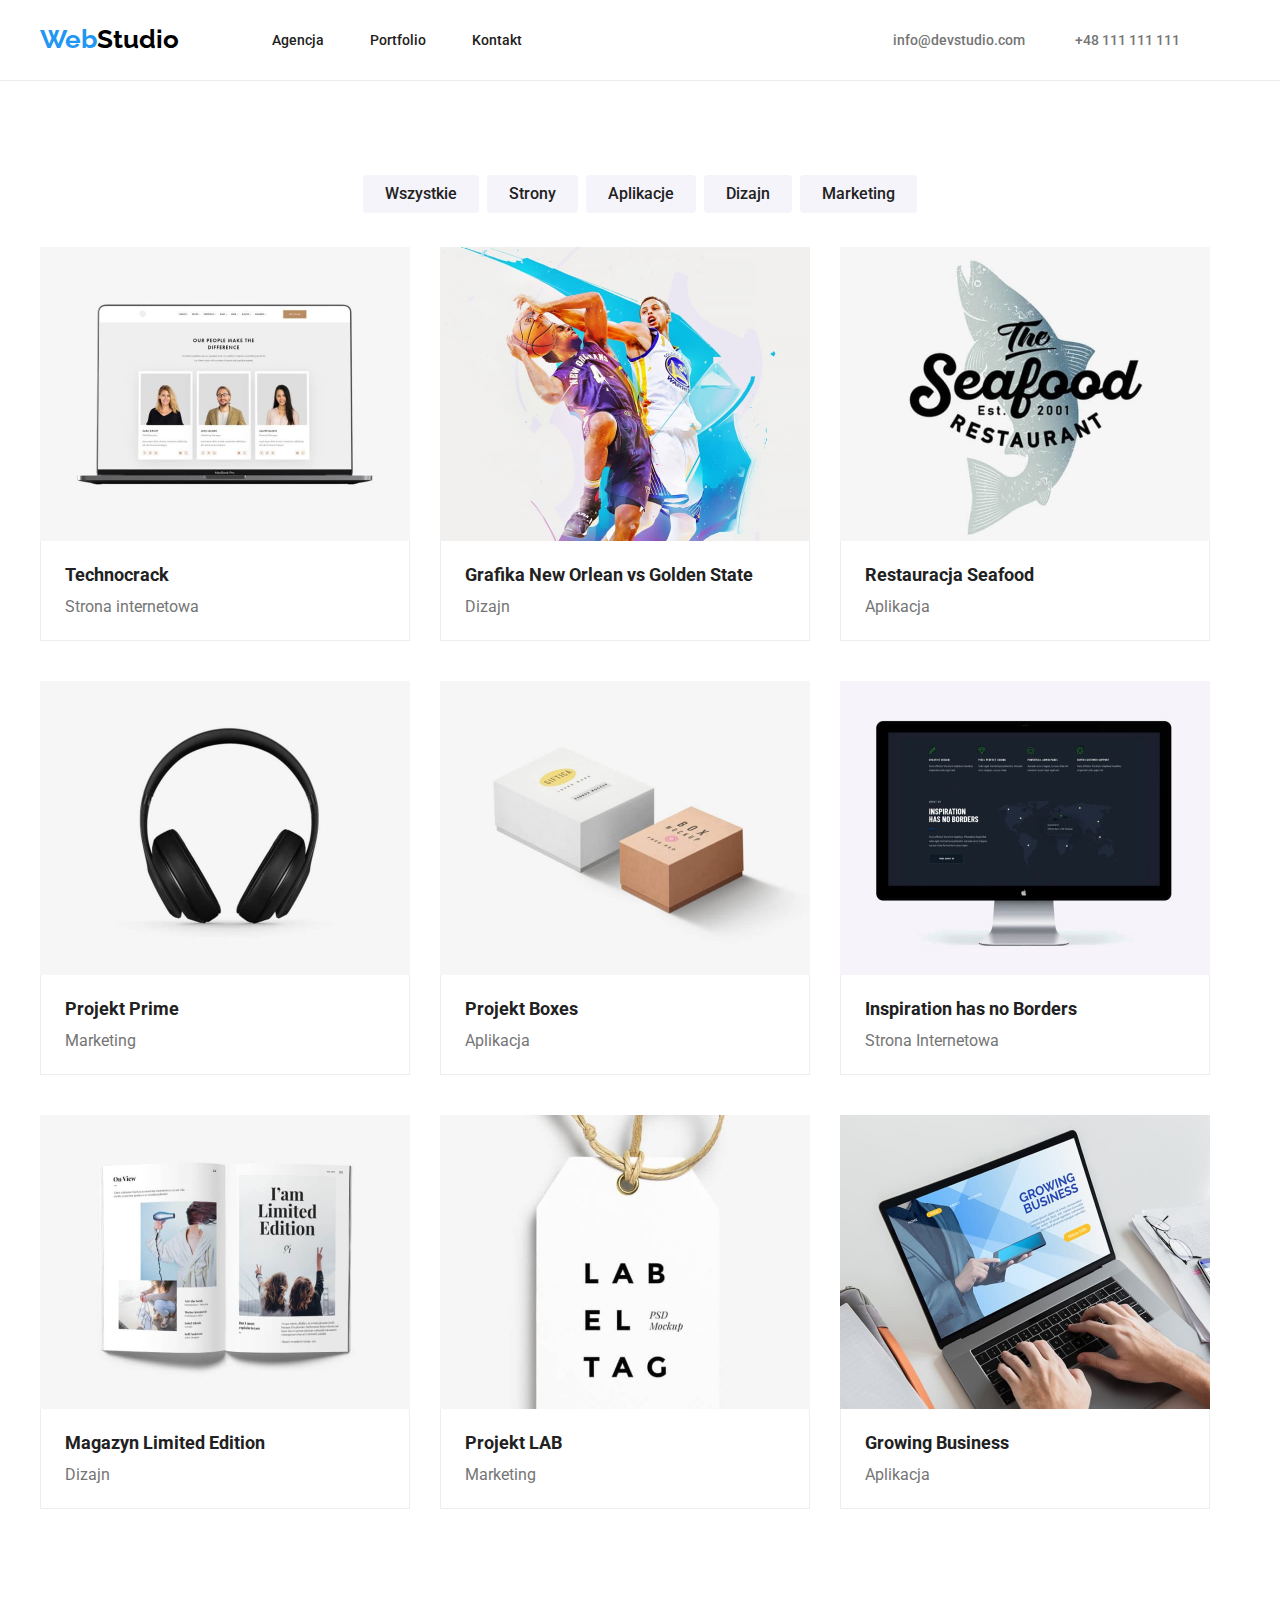
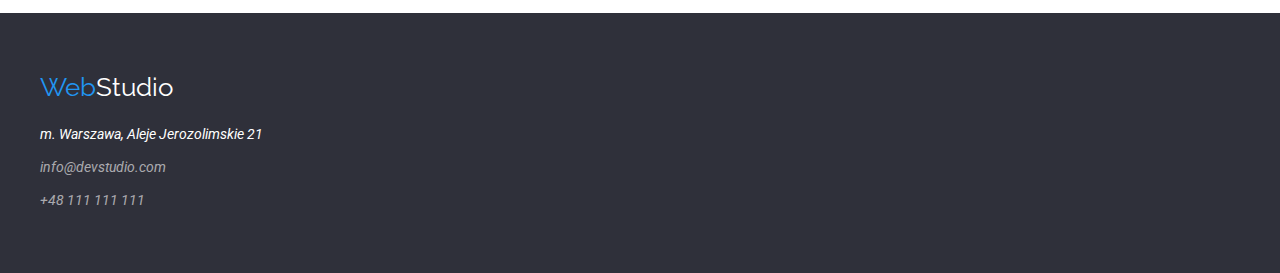
==== portfolio.html @ ced90697 "copy" ====
<!DOCTYPE html>
<html lang="en">
  <head>
    <meta charset="UTF-8" />
    <title>Portfolio</title>
    <link rel="preconnect" href="https://fonts.googleapis.com" />
    <link rel="preconnect" href="https://fonts.gstatic.com" crossorigin />
    <link
      href="https://fonts.googleapis.com/css2?family=Raleway:wght@700&family=Roboto:wght@400;500;700;900&display=swap"
      rel="stylesheet"
    />
    <link
      rel="stylesheet"
      href="https://cdnjs.cloudflare.com/ajax/libs/modern-normalize/1.0.0/modern-normalize.min.css"
    />
    <link rel="stylesheet" href="css/styles.css" />
  </head>
  <body>
    <header>
      <div class="menu-border">
        <div class="container">
          <div class="menu-container">
            <nav>
              <h2>
                <a href="index.html" class="logo"
                  ><span class="logo-primary">Web</span
                  ><span class="logo-secondary">Studio</span></a
                >
              </h2>
              <div>
                <ul class="menu-links">
                  <li><a href="agencja.html">Agencja</a></li>
                  <li><a href="portfolio.html">Portfolio</a></li>
                  <li><a href="kontakt">Kontakt</a></li>
                </ul>
              </div>
            </nav>

            <div>
              <ul class="contact-links">
                <li>
                  <a href="mailto:info@devstudio.com">info@devstudio.com</a>
                </li>
                <li><a href="tel:+48111111111">+48 111 111 111</a></li>
              </ul>
            </div>
          </div>
        </div>
      </div>
    </header>

    <main>
      <div class="container section">
        <ul class="filter-buttons">
          <li><button type="button">Wszystkie</button></li>
          <li><button type="button">Strony</button></li>
          <li><button type="button">Aplikacje</button></li>
          <li><button type="button">Dizajn</button></li>
          <li><button type="button">Marketing</button></li>
        </ul>

        <ul class="item-list">
          <li>
            <figure class="item">
              <img
                src="./images/img1.jpg"
                alt="laptop ze stroną internetową"
                width="370"
                height="294"
              />
              <figcaption>
                <p class="item-name">Technocrack</p>
                <p class="item-type">Strona internetowa</p>
              </figcaption>
            </figure>
          </li>

          <li>
            <figure class="item">
              <img
                src="./images/img2.jpg"
                alt="dwóch koszykarzy"
                width="370"
                height="294"
              />
              <figcaption>
                <p class="item-name">Grafika New Orlean vs Golden State</p>
                <p class="item-type">Dizajn</p>
              </figcaption>
            </figure>
          </li>

          <li>
            <figure class="item">
              <img
                src="./images/img3.jpg"
                alt="logo Seafood"
                width="370"
                height="294"
              />
              <figcaption>
                <p class="item-name">Restauracja Seafood</p>
                <p class="item-type">Aplikacja</p>
              </figcaption>
            </figure>
          </li>

          <li>
            <figure class="item">
              <img
                src="./images/img4.jpg"
                alt="czarne słuchawki"
                width="370"
                height="294"
              />
              <figcaption>
                <p class="item-name">Projekt Prime</p>
                <p class="item-type">Marketing</p>
              </figcaption>
            </figure>
          </li>

          <li>
            <figure class="item">
              <img
                src="./images/img5.jpg"
                alt="dwa pudełka z napisami"
                width="370"
                height="294"
              />
              <figcaption>
                <p class="item-name">Projekt Boxes</p>
                <p class="item-type">Aplikacja</p>
              </figcaption>
            </figure>
          </li>

          <li>
            <figure class="item">
              <img
                src="./images/img6.jpg"
                alt="monitor ze stroną intternetową"
                width="370"
                height="294"
              />
              <figcaption>
                <p class="item-name">Inspiration has no Borders</p>
                <p class="item-type">Strona Internetowa</p>
              </figcaption>
            </figure>
          </li>

          <li>
            <figure class="item">
              <img
                src="./images/img7.jpg"
                alt="magazyn limited edition"
                width="370"
                height="294"
              />
              <figcaption>
                <p class="item-name">Magazyn Limited Edition</p>
                <p class="item-type">Dizajn</p>
              </figcaption>
            </figure>
          </li>

          <li>
            <figure class="item">
              <img
                src="./images/img8.jpg"
                alt="etykieta projektu lab"
                width="370"
                height="294"
              />
              <figcaption>
                <p class="item-name">Projekt LAB</p>
                <p class="item-type">Marketing</p>
              </figcaption>
            </figure>
          </li>

          <li>
            <figure class="item">
              <img
                src="./images/img9.jpg"
                alt="growing business na laptopie"
                width="370"
                height="294"
              />
              <figcaption>
                <p class="item-name">Growing Business</p>
                <p class="item-type">Aplikacja</p>
              </figcaption>
            </figure>
          </li>
        </ul>
      </div>
    </main>

    <footer>
      <div class="container">
        <a href="index.html" class="footer-logo">
          <span class="logo-primary">Web</span
          ><span class="logo-tertiary">Studio</span>
        </a>
        <address>
          <ul>
            <li class="street">m. Warszawa, Aleje Jerozolimskie 21</li>
            <li>
              <a href="mailto:info@devstudio.com" class="footer-mail"
                >info@devstudio.com</a
              >
            </li>
            <li>
              <a href="tel:+48111111111" class="footer-tel">+48 111 111 111</a>
            </li>
          </ul>
        </address>
      </div>
    </footer>
  </body>
</html>
---- css/styles.css ----
:root {
  --main-font: "Roboto", sans-serif;
  --primary-font: "Raleway", sans-serif;
  --main-normal-text-color: #212121;
  --main-text-color: #757575;
  --main-link-color: #2196f3;
  --logo-color: white;
}

*,
*::before,
*::after {
  box-sizing: border-box;
  margin: 0;
  padding: 0;
}

body {
  font-family: var(--main-font);
  color: var(--main-normal-text-color);
}

.container {
  width: 1200px;
  margin-left: auto;
  margin-right: auto;
}

.section {
  padding-top: 94px;
  padding-bottom: 94px;
}

nav {
  display: flex;
}

.menu-border {
  border-bottom: 1px solid #ececec;
}

.menu-container {
  height: 80px;
  line-height: 1.17;
  display: flex;
}

.menu-links {
  list-style: none;
  line-height: 16px;
  display: flex;
  flex-direction: row;
  margin-top: 32px;
  padding-left: 93px;
  padding-right: 371px;
  gap: 46px;
}

.menu-links a {
  text-decoration: none;
  font-weight: 500;
  font-size: 14px;
  letter-spacing: 2%;
  color: var(--main-normal-text-color);
}

.menu-links a:hover {
  color: var(--main-link-color);
  text-decoration: none;
}

.contact-links a:hover {
  color: var(--main-link-color);
  text-decoration: none;
}

.contact-links {
  list-style: none;
  line-height: 16px;
  display: flex;
  flex-direction: row;
  gap: 50px;
  margin-top: 32px;
}

.contact-links a {
  color: var(--main-text-color);
  text-decoration: none;
  font-weight: 500;
  font-size: 14px;
  letter-spacing: 2%;
}

.menu-container .logo {
  font-family: var(--primary-font);
  font-size: 26px;
  text-decoration: none;
  letter-spacing: 3%;
  display: flex;
  margin-top: 24px;
  margin-bottom: 25px;
}

.logo-primary {
  color: var(--main-link-color);
}

.logo-secondary {
  color: #000;
}

.logo-tertiary {
  color: var(--logo-color);
}

.main-header {
  background-color: #2f303a;
  height: 600px;
  line-height: 1.36;
  text-align: center;
}

.main-header .container {
  padding: 200px 252px;
}

h1 {
  font-style: black;
  font-size: 44px;
  font-weight: 900;
  letter-spacing: 6px;
  text-align: center;
  text-transform: uppercase;
  color: var(--logo-color);
  max-width: 696px;
}

.header-button {
  width: 200px;
  margin-top: 30px;
  background-color: var(--main-link-color);
  border-radius: 4px;
  color: var(--logo-color);
  font-weight: 700;
  font-size: 16px;
  text-align: center;
  letter-spacing: 6%;
  border-style: none;
  border-radius: 4px;
  box-shadow: 0px 4px 4px rgba(0, 0, 0, 0.15);
  cursor: pointer;
  line-height: 1.875;
  padding-top: 10px;
  padding-bottom: 10px;
}

.skills {
  list-style: none;
  text-align: left;
  display: flex;
  gap: 30px;
}

.skills li {
  width: 270px;
}

.skill-name {
  color: var(--main-normal-text-color);
  font-size: 14px;
  font-weight: 700;
  margin-bottom: 10px;
}

.skill-description {
  width: 270px;
  font-size: 14px;
  line-height: 1.71;
  letter-spacing: 3%;
  color: var(--main-text-color);
}

.section-title {
  color: var(--main-normal-text-color);
  font-size: 36px;
  font-weight: 700;
}

.activities .container {
  text-align: center;
  margin-top: -94px;
}

.activity-images {
  list-style: none;
  display: flex;
  gap: 30px;
  margin-top: 50px;
}

.team-members {
  list-style: none;
  display: flex;
  margin-top: 50px;
  gap: 30px;
}

.team {
  height: 648px;
  background-color: #f5f4fa;
  line-height: 1.17;
}

.team .container {
  text-align: center;
}

.team-section-title {
  color: var(--main-normal-text-color);
  font-size: 36px;
  font-weight: 700;
}

figcaption .member-name {
  font-size: 16px;
  font-weight: 500;
  text-align: center;
  color: var(--main-normal-text-color);
  margin-top: 30px;
  margin-bottom: 10px;
}

.member-job {
  font-size: 16px;
  text-align: center;
  color: var(--main-text-color);
}

.member-box {
  background-color: var(--logo-color);
  width: 270px;
  height: 368px;
  box-shadow: 0px 1px 3px rgba(0, 0, 0, 0.12), 0px 1px 1px rgba(0, 0, 0, 0.14),
    0px 2px 1px rgba(0, 0, 0, 0.2);
  border-radius: 0px 0px 4px 4px;
}

footer {
  background-color: #2f303a;
}

footer .container {
  padding-top: 60px;
  padding-bottom: 60px;
}

address ul {
  font-size: 14px;
  font-family: var(--main-font);
  color: var(--logo-color);
  margin-top: 20px;
  display: flex;
  flex-direction: column;
  gap: 9px;
}

.footer-logo {
  font-family: var(--primary-font);
  font-size: 26px;
  text-decoration: none;
  letter-spacing: 3%;
}

.street {
  font-size: 14px;
  color: var(--logo-color);
}

.footer-mail,
.footer-tel {
  font-size: 14px;
  color: rgba(255, 255, 255, 0.6);
  text-decoration: none;
}

.footer-mail:hover,
.footer-tel:hover {
  color: var(--main-link-color);
}

address li {
  line-height: 1.71;
  list-style: none;
}

li button {
  background-color: #f5f4fa;
  font-family: var(--main-font);
  color: var(--main-normal-text-color);
  height: 38px;
  width: auto;
  font-weight: 500;
  font-size: 16px;
  border-radius: 4px;
  border-style: none;
  offset: 0px, 4px, rgba(0, 0, 0, 0.15);
  padding: 6px 22px 6px 22px;
}

li button:hover {
  color: var(--logo-color);
  background-color: var(--main-link-color);
  cursor: pointer;
}

.filter-buttons {
  list-style: none;
  line-height: 1.62;
  display: flex;
  justify-content: center;
  gap: 8px;
}

.item-list {
  list-style: none;
  line-height: 1.67;
  display: flex;
  flex-wrap: wrap;
  gap: 30px;
  align-content: center;
  padding-top: 34px;
}

.item-list figcaption {
  border-bottom: 1px solid #eee;
  border-left: 1px solid #eee;
  border-right: 1px solid #eee;
  padding: 20px 24px;
  margin-top: -10px;
}

.item {
  width: 370px;
  height: 404px;
  background-color: var(--logo-color);
}

.item-name {
  font-size: 18px;
  font-weight: 700;
  color: var(--main-normal-text-color);
  text-align: left;
  margin-bottom: 4px;
}

.item-type {
  font-size: 16px;
  color: var(--main-text-color);
  text-align: left;
}
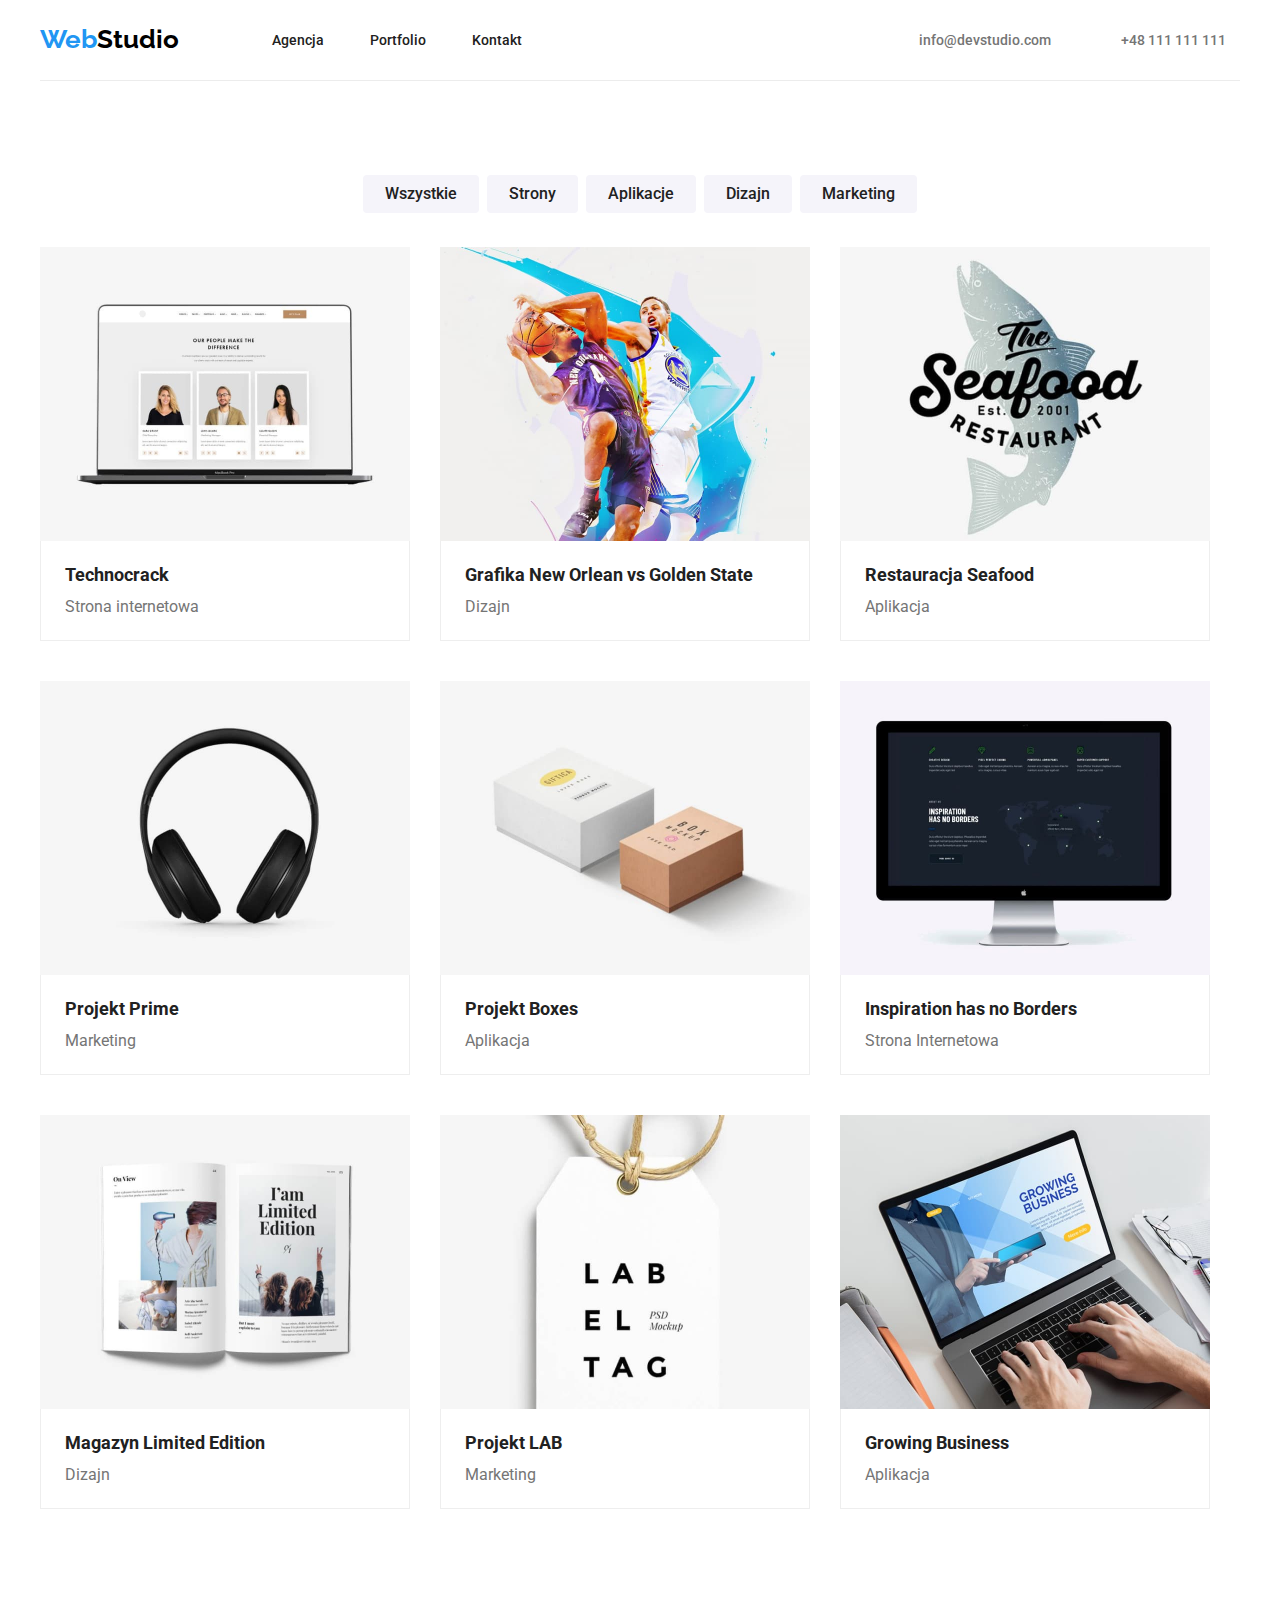
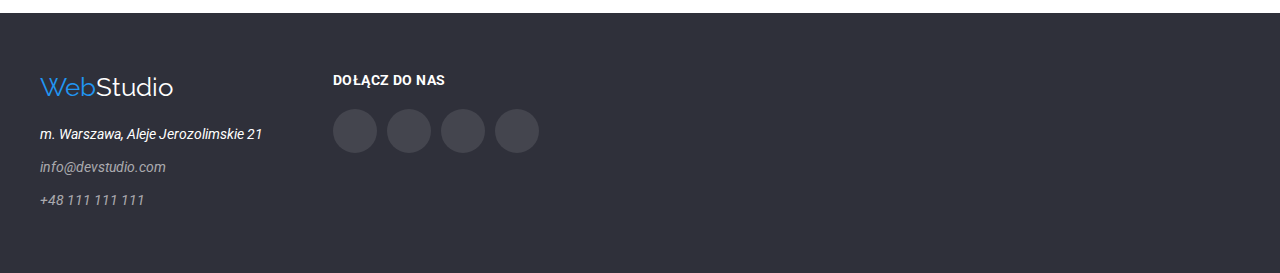
==== commit c25f1e1e: "update" ====
--- a/portfolio.html
+++ b/portfolio.html
@@ -17,8 +17,8 @@
   </head>
   <body>
     <header>
-      <div class="menu-border">
-        <div class="container">
+      <div class="container">
+        <div class="menu-border">
           <div class="menu-container">
             <nav>
               <h2>
@@ -39,9 +39,25 @@
             <div>
               <ul class="contact-links">
                 <li>
-                  <a href="mailto:info@devstudio.com">info@devstudio.com</a>
+                  <div class="link-with-icon">
+                    <a href="mailto:info@devstudio.com"
+                      ><svg class="contact-link-icon" width="16" height="12">
+                        <use href="./images/icons.svg#icon-envelope"></use>
+                      </svg>
+                      info@devstudio.com</a
+                    >
+                  </div>
                 </li>
-                <li><a href="tel:+48111111111">+48 111 111 111</a></li>
+                <li>
+                  <div class="link-with-icon">
+                    <a href="tel:+48111111111"
+                      ><svg class="contact-link-icon" width="10" height="16">
+                        <use href="./images/icons.svg#icon-phone"></use>
+                      </svg>
+                      +48 111 111 111</a
+                    >
+                  </div>
+                </li>
               </ul>
             </div>
           </div>
@@ -200,23 +216,54 @@
 
     <footer>
       <div class="container">
-        <a href="index.html" class="footer-logo">
-          <span class="logo-primary">Web</span
-          ><span class="logo-tertiary">Studio</span>
-        </a>
-        <address>
-          <ul>
-            <li class="street">m. Warszawa, Aleje Jerozolimskie 21</li>
-            <li>
-              <a href="mailto:info@devstudio.com" class="footer-mail"
-                >info@devstudio.com</a
-              >
-            </li>
-            <li>
-              <a href="tel:+48111111111" class="footer-tel">+48 111 111 111</a>
-            </li>
-          </ul>
-        </address>
+        <section>
+          <a href="index.html" class="footer-logo">
+            <span class="logo-primary">Web</span
+            ><span class="logo-tertiary">Studio</span>
+          </a>
+          <address>
+            <ul>
+              <li class="street">m. Warszawa, Aleje Jerozolimskie 21</li>
+              <li>
+                <a href="mailto:info@devstudio.com" class="footer-mail"
+                  >info@devstudio.com</a
+                >
+              </li>
+              <li>
+                <a href="tel:+48111111111" class="footer-tel"
+                  >+48 111 111 111</a
+                >
+              </li>
+            </ul>
+          </address>
+        </section>
+        <section class="footer-socialmedia">
+          <p class="footer-header">Dołącz do nas</p>
+          <div>
+            <ul class="footer-socialmedia-list">
+              <li class="footer-media-item">
+                <svg class="footer-media-icon" width="20" height="20">
+                  <use href="./images/icons.svg#icon-instagram"></use>
+                </svg>
+              </li>
+              <li class="footer-media-item">
+                <svg class="footer-media-icon" width="20" height="20">
+                  <use href="./images/icons.svg#icon-twitter"></use>
+                </svg>
+              </li>
+              <li class="footer-media-item">
+                <svg class="footer-media-icon" width="20" height="20">
+                  <use href="./images/icons.svg#icon-facebook"></use>
+                </svg>
+              </li>
+              <li class="footer-media-item">
+                <svg class="footer-media-icon" width="20" height="20">
+                  <use href="./images/icons.svg#icon-linkedin2"></use>
+                </svg>
+              </li>
+            </ul>
+          </div>
+        </section>
       </div>
     </footer>
   </body>
--- a/css/styles.css
+++ b/css/styles.css
@@ -5,6 +5,7 @@
   --main-text-color: #757575;
   --main-link-color: #2196f3;
   --logo-color: white;
+  --icon-color: #afb1b8;
 }
 
 *,
@@ -18,6 +19,7 @@
 body {
   font-family: var(--main-font);
   color: var(--main-normal-text-color);
+  max-width: 1600px;
 }
 
 .container {
@@ -89,6 +91,19 @@
   font-weight: 500;
   font-size: 14px;
   letter-spacing: 2%;
+  display: flex;
+  justify-content: center;
+  align-items: center;
+}
+
+.contact-link-icon {
+  margin-right: 10px;
+  fill: var(--main-text-color);
+}
+
+.contact-link-icon:hover,
+.contact-link-icon::selection {
+  fill: var(--main-link-color);
 }
 
 .menu-container .logo {
@@ -114,10 +129,13 @@
 }
 
 .main-header {
-  background-color: #2f303a;
   height: 600px;
   line-height: 1.36;
   text-align: center;
+  background-image: url("../images/header-img.jpg");
+  background-size: contain;
+  box-shadow: inset 50px 50px 50px 50px rgba(47, 48, 58, 0.4),
+    inset 1600px 600px 50px 50px rgba(47, 48, 58, 0.4);
 }
 
 .main-header .container {
@@ -180,6 +198,17 @@
   color: var(--main-text-color);
 }
 
+.skills-icon {
+  display: flex;
+  width: 270px;
+  height: 120px;
+  background: #f5f4fa;
+  justify-content: center;
+  align-items: center;
+  border-radius: 4px;
+  margin-bottom: 30px;
+}
+
 .section-title {
   color: var(--main-normal-text-color);
   font-size: 36px;
@@ -206,7 +235,7 @@
 }
 
 .team {
-  height: 648px;
+  max-height: 708px;
   background-color: #f5f4fa;
   line-height: 1.17;
 }
@@ -219,6 +248,40 @@
   color: var(--main-normal-text-color);
   font-size: 36px;
   font-weight: 700;
+}
+
+.team-media {
+  list-style: none;
+  margin-left: auto;
+  margin-right: auto;
+  display: flex;
+  align-items: center;
+  justify-content: center;
+  gap: 10px;
+  padding-top: 16px;
+}
+
+.team-media-icon {
+  fill: var(--icon-color);
+}
+
+.team-media-icon:hover {
+  fill: var(--logo-color);
+}
+.team-media li {
+  width: 44px;
+  height: 44px;
+  padding: 12px;
+  border-radius: 50%;
+  fill: var(--icon-color);
+  margin-bottom: 30px;
+}
+
+.team-media li:hover,
+.team-media li:focus,
+.team-media li:active {
+  background-color: var(--main-link-color);
+  fill: var(--logo-color);
 }
 
 figcaption .member-name {
@@ -238,13 +301,45 @@
 
 .member-box {
   background-color: var(--logo-color);
-  width: 270px;
-  height: 368px;
+  max-width: 270px;
+  max-height: 428px;
   box-shadow: 0px 1px 3px rgba(0, 0, 0, 0.12), 0px 1px 1px rgba(0, 0, 0, 0.14),
     0px 2px 1px rgba(0, 0, 0, 0.2);
   border-radius: 0px 0px 4px 4px;
 }
 
+.clients .container {
+  text-align: center;
+}
+
+.clients {
+  line-height: 1.17;
+}
+
+.client-list {
+  display: flex;
+  list-style: none;
+  gap: 30px;
+  padding-top: 50px;
+}
+
+.client-list-item {
+  border: 1px solid #afb1b8;
+  border-radius: 4px;
+  display: flex;
+  width: 170px;
+  height: 92px;
+  justify-content: center;
+  align-items: center;
+  fill: var(--icon-color);
+}
+
+.client-list-item:hover {
+  fill: var(--main-link-color);
+  border-color: var(--main-link-color);
+  cursor: pointer;
+}
+
 footer {
   background-color: #2f303a;
 }
@@ -252,6 +347,7 @@
 footer .container {
   padding-top: 60px;
   padding-bottom: 60px;
+  display: flex;
 }
 
 address ul {
@@ -286,6 +382,43 @@
 .footer-mail:hover,
 .footer-tel:hover {
   color: var(--main-link-color);
+}
+
+.footer-socialmedia {
+  padding-left: 70px;
+}
+
+.footer-header {
+  font-weight: 700;
+  font-size: 14px;
+  line-height: 1.14;
+  letter-spacing: 0.03em;
+  text-transform: uppercase;
+  color: var(--logo-color);
+  margin: 0;
+}
+
+.footer-socialmedia-list {
+  list-style: none;
+  display: flex;
+  gap: 10px;
+  padding-top: 20px;
+}
+
+.footer-media-item {
+  width: 44px;
+  height: 44px;
+  border-radius: 50%;
+  display: inline-flex;
+  justify-content: center;
+  align-items: center;
+  fill: var(--logo-color);
+  background: rgba(255, 255, 255, 0.1);
+}
+
+.footer-media-item:hover {
+  background: var(--main-link-color);
+  cursor: pointer;
 }
 
 address li {
@@ -303,13 +436,14 @@
   font-size: 16px;
   border-radius: 4px;
   border-style: none;
-  offset: 0px, 4px, rgba(0, 0, 0, 0.15);
   padding: 6px 22px 6px 22px;
 }
 
 li button:hover {
   color: var(--logo-color);
   background-color: var(--main-link-color);
+  box-shadow: 0px 3px 1px rgba(0, 0, 0, 0.1), 0px 1px 2px rgba(0, 0, 0, 0.08),
+    0px 2px 2px rgba(0, 0, 0, 0.12);
   cursor: pointer;
 }
 
@@ -358,3 +492,8 @@
   color: var(--main-text-color);
   text-align: left;
 }
+
+.item:hover {
+  box-shadow: 0px 1px 1px rgba(0, 0, 0, 0.12), 0px 4px 4px rgba(0, 0, 0, 0.06),
+    1px 4px 6px rgba(0, 0, 0, 0.16);
+}
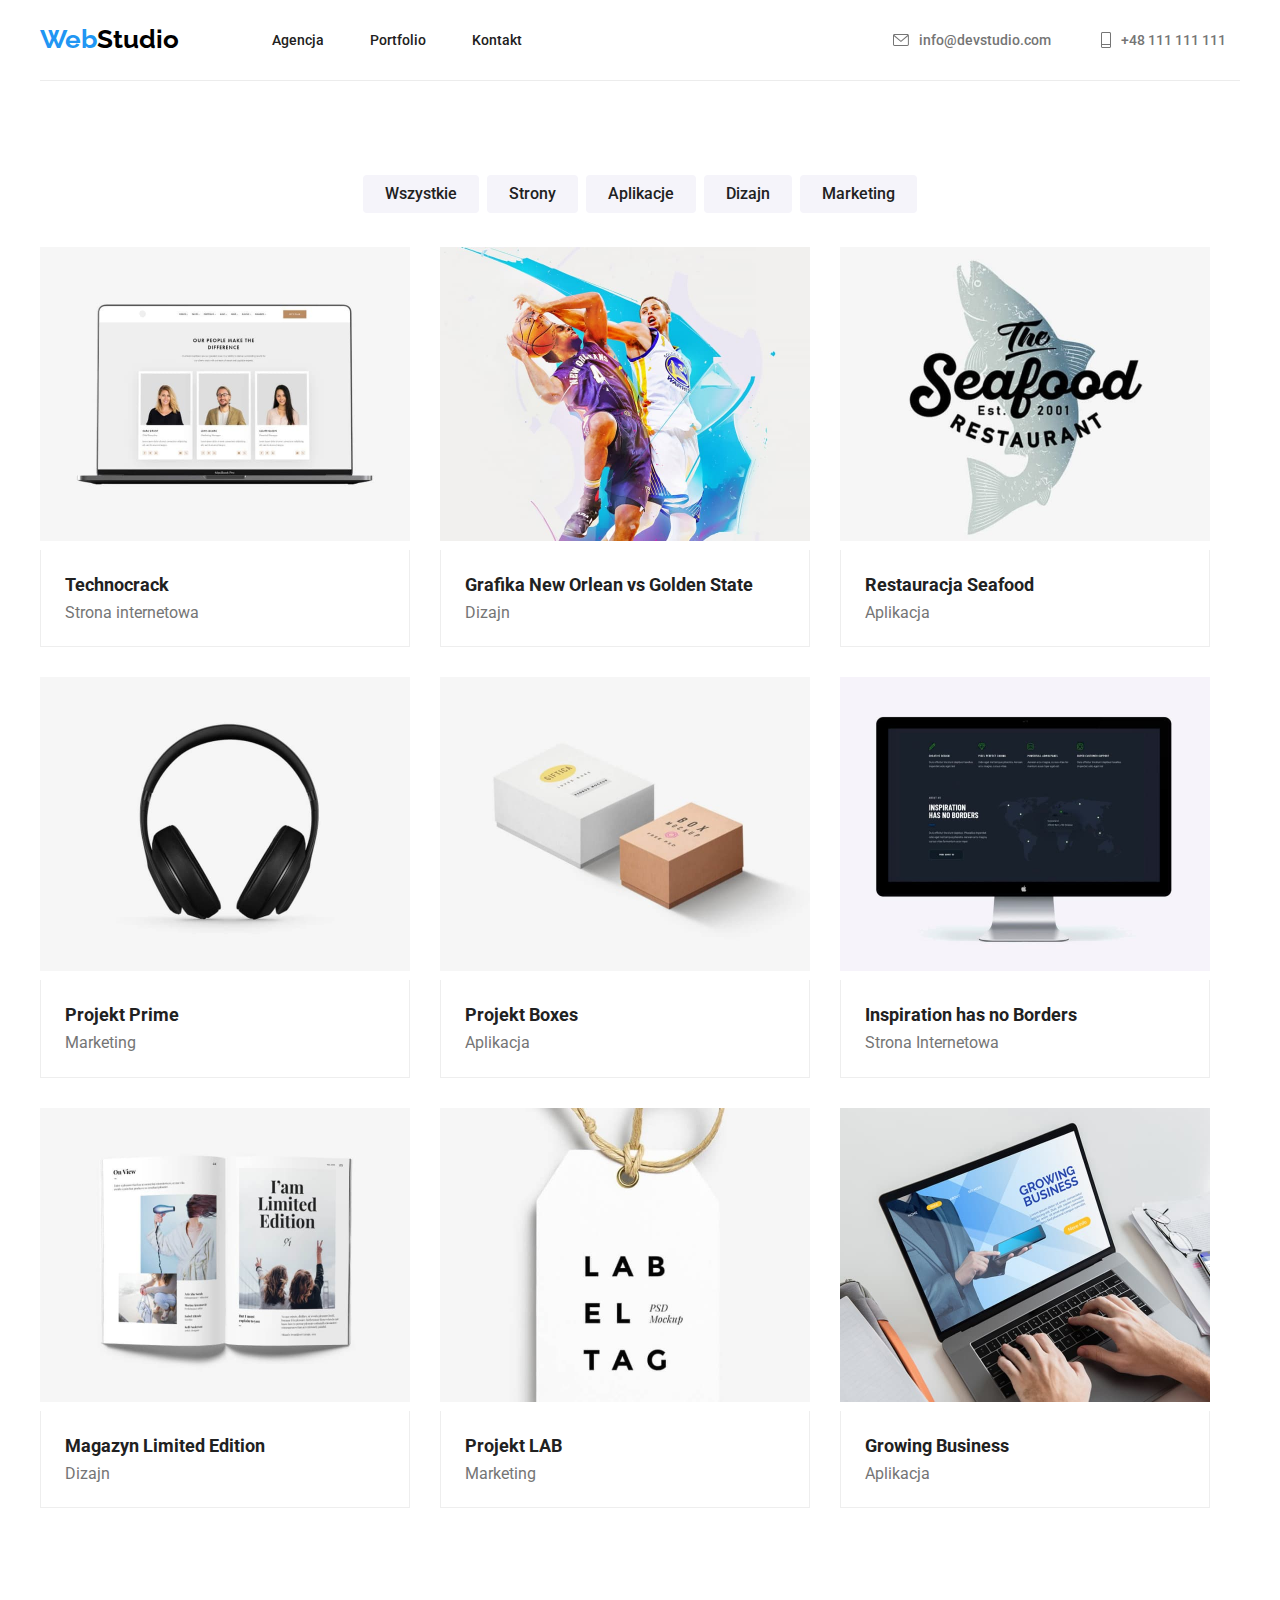
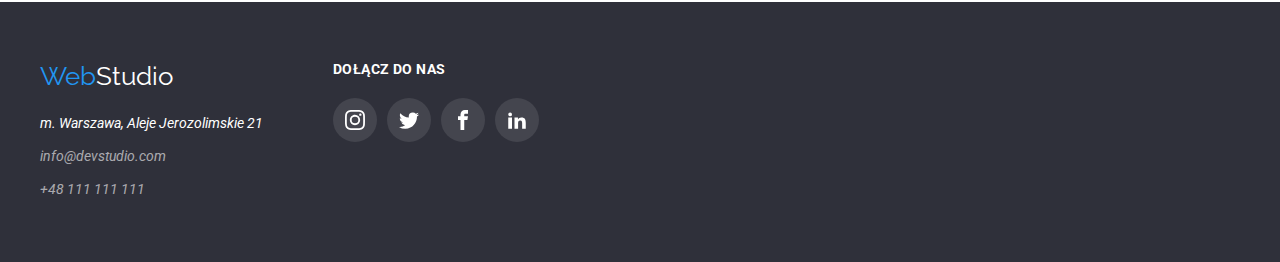
==== commit 039abf35: "fix" ====
--- a/portfolio.html
+++ b/portfolio.html
@@ -39,8 +39,8 @@
             <div>
               <ul class="contact-links">
                 <li>
-                  <div class="link-with-icon">
-                    <a href="mailto:info@devstudio.com"
+                  <div>
+                    <a href="mailto:info@devstudio.com" class="link-with-icon"
                       ><svg class="contact-link-icon" width="16" height="12">
                         <use href="./images/icons.svg#icon-envelope"></use>
                       </svg>
@@ -49,8 +49,8 @@
                   </div>
                 </li>
                 <li>
-                  <div class="link-with-icon">
-                    <a href="tel:+48111111111"
+                  <div>
+                    <a href="tel:+48111111111" class="link-with-icon"
                       ><svg class="contact-link-icon" width="10" height="16">
                         <use href="./images/icons.svg#icon-phone"></use>
                       </svg>
@@ -76,8 +76,8 @@
         </ul>
 
         <ul class="item-list">
-          <li>
-            <figure class="item">
+          <li class="item">
+            <figure>
               <img
                 src="./images/img1.jpg"
                 alt="laptop ze stroną internetową"
@@ -91,8 +91,8 @@
             </figure>
           </li>
 
-          <li>
-            <figure class="item">
+          <li class="item">
+            <figure>
               <img
                 src="./images/img2.jpg"
                 alt="dwóch koszykarzy"
@@ -106,8 +106,8 @@
             </figure>
           </li>
 
-          <li>
-            <figure class="item">
+          <li class="item">
+            <figure>
               <img
                 src="./images/img3.jpg"
                 alt="logo Seafood"
--- a/css/styles.css
+++ b/css/styles.css
@@ -83,6 +83,7 @@
   flex-direction: row;
   gap: 50px;
   margin-top: 32px;
+  fill: var(--main-text-color);
 }
 
 .contact-links a {
@@ -98,11 +99,11 @@
 
 .contact-link-icon {
   margin-right: 10px;
-  fill: var(--main-text-color);
-}
-
-.contact-link-icon:hover,
-.contact-link-icon::selection {
+}
+
+.link-with-icon:hover,
+.link-with-icon:active,
+.link-with-icon:focus {
   fill: var(--main-link-color);
 }
 
@@ -259,28 +260,23 @@
   justify-content: center;
   gap: 10px;
   padding-top: 16px;
-}
-
-.team-media-icon {
   fill: var(--icon-color);
 }
 
-.team-media-icon:hover {
-  fill: var(--logo-color);
-}
-.team-media li {
+.team-media-button {
   width: 44px;
   height: 44px;
   padding: 12px;
   border-radius: 50%;
-  fill: var(--icon-color);
+  display: flex;
+  background: rgba(255, 255, 255, 0.1);
   margin-bottom: 30px;
 }
 
-.team-media li:hover,
-.team-media li:focus,
-.team-media li:active {
-  background-color: var(--main-link-color);
+.team-media-button:hover,
+.team-media-button:focus,
+.team-media-buttonactive {
+  background: var(--main-link-color);
   fill: var(--logo-color);
 }
 
@@ -457,12 +453,12 @@
 
 .item-list {
   list-style: none;
-  line-height: 1.67;
   display: flex;
   flex-wrap: wrap;
   gap: 30px;
   align-content: center;
   padding-top: 34px;
+  line-height: 1.67;
 }
 
 .item-list figcaption {
@@ -470,12 +466,10 @@
   border-left: 1px solid #eee;
   border-right: 1px solid #eee;
   padding: 20px 24px;
-  margin-top: -10px;
 }
 
 .item {
   width: 370px;
-  height: 404px;
   background-color: var(--logo-color);
 }
 
@@ -484,7 +478,6 @@
   font-weight: 700;
   color: var(--main-normal-text-color);
   text-align: left;
-  margin-bottom: 4px;
 }
 
 .item-type {
